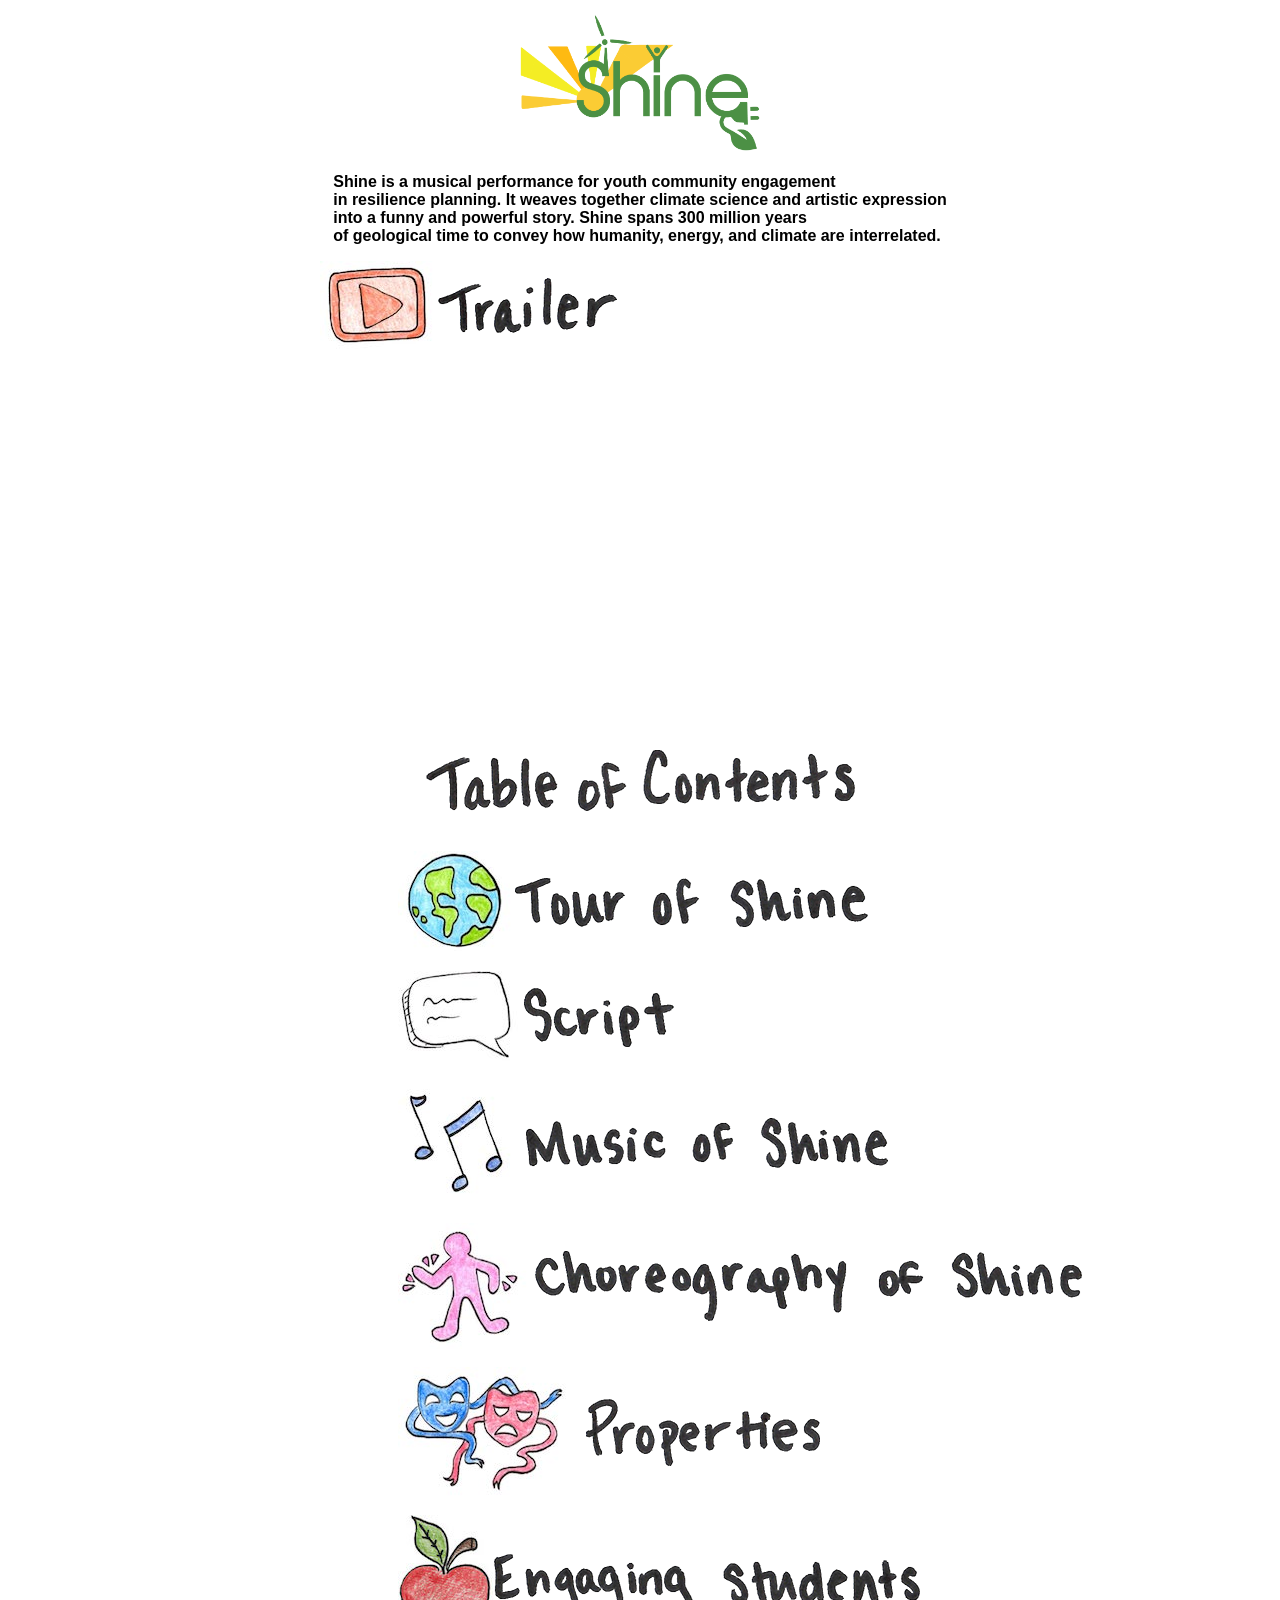
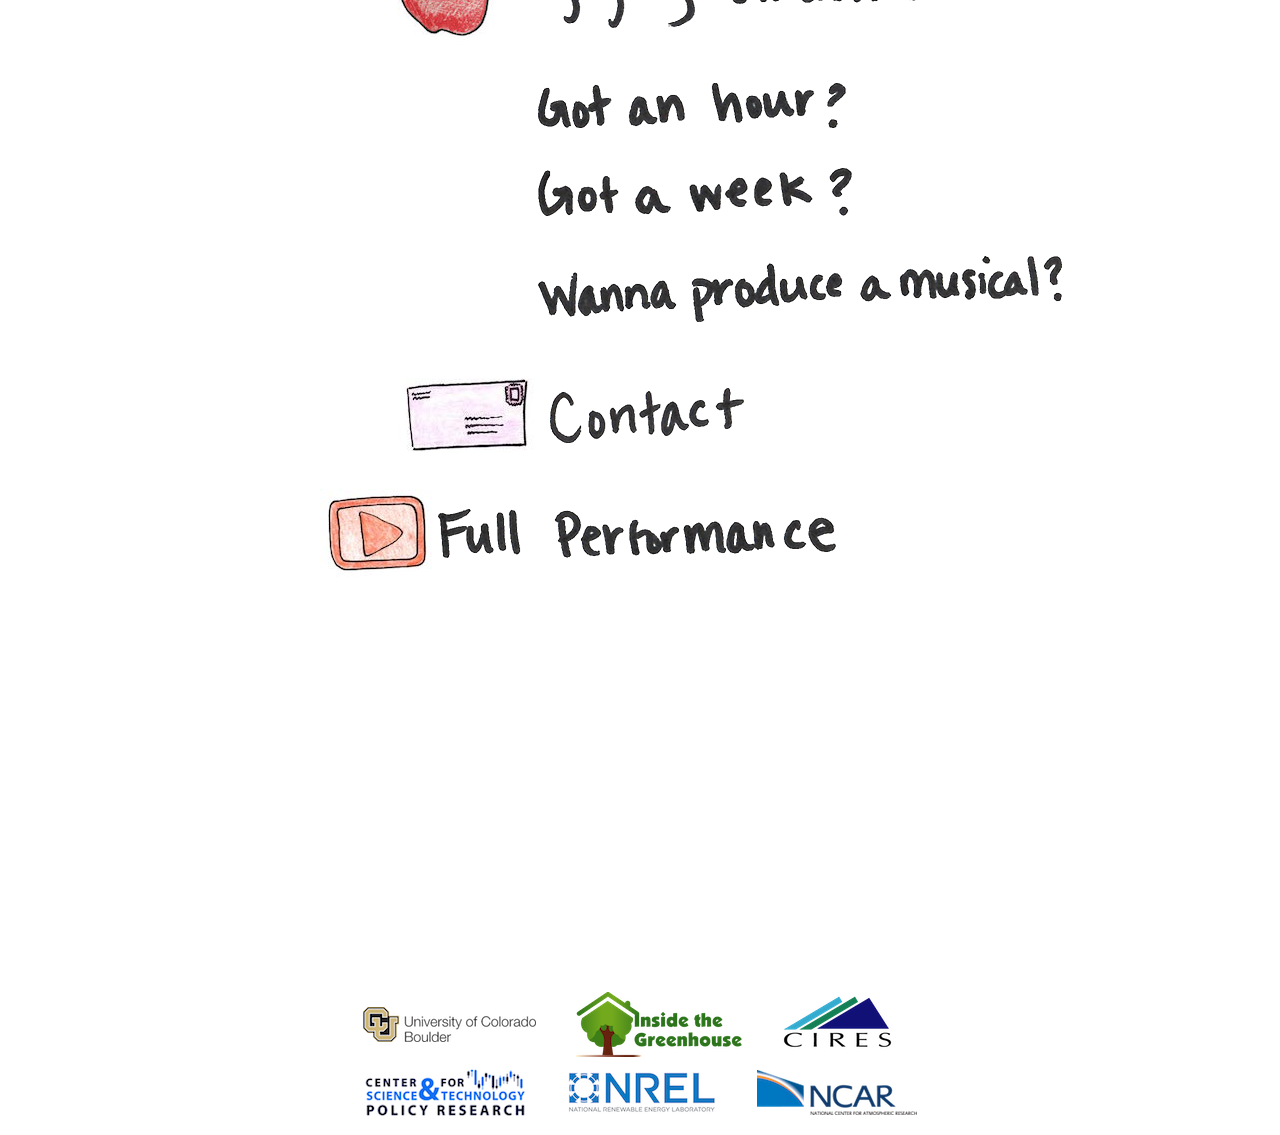
==== index.html @ b5bcf9e3 "Update index.html" ====
<!doctype html>
<html lang = "en">
	<head>
	<meta charset="utf-8">
		<title>
			Shine
		</title>

		<link href = "css/shine.css" rel = "stylesheet">

	</head>
	
	<body>
	<div id = #wrapper>
		<div class = "main_flex_container">

			<img class = "flex_item" src = "assets/shine_logo.png" id = "shine_logo" style = "width: 20%;">

			<!--<img class = "flex_item" src = "assets/shine_blurb.png" id = "blurb">-->
			<p class = "flex_item" style = "font-family: arial; font-weight: bold; font-size: 100%;">Shine is a musical performance for youth community engagement<br>in resilience planning. It weaves together climate science and artistic expression<br>into a funny and powerful story. Shine spans 300 million years<br>of geological time to convey how humanity, energy, and climate are interrelated.</p>

			<div>
			<a href = "https://vimeo.com/217043976" target = "_blank"><span class = "flex_row"><img class = "icons" src = "assets/play_icon.jpg"><img class = "labels" src = "assets/trailer.png"></span></a>
			<iframe src="https://player.vimeo.com/video/217043976" width="640" height="360" frameborder="0" webkitallowfullscreen mozallowfullscreen allowfullscreen></iframe>
			</div>
			<br>
			<br>
			<span><img class = "flex_item" src = "assets/table_of_contents.png" class = "labels"></span>
			<br>
			<br>
				<div class = "table_flex_container">
					<a href = "shine_tour.html" target = "_blank"><span class = "flex_row"><img class = "icons" src = "assets/globe.jpg"><img class = "labels" src = "assets/tour_of_shine.png"></span></a>
					<br>
					<a href = "https://drive.google.com/file/d/0B14SI_-Ys4x8cnJhaml1NVNfYUk/view?usp=sharing" target = "_blank"><span class = "flex_row"><img class = "icons" src = "assets/speech_bubble.jpg"><img class = "labels" src = "assets/script.png"></span></a>
					<br>
					<a href = "shine_music.html"><span class = "flex_row"><img class = "icons" src = "assets/notes.jpg"><img class = "labels" src = "assets/music_of_shine.png"></span></a>
					<br>
					<a href = "shine_choreography.html"><span class = "flex_row"><img class = "icons" src = "assets/dance_guy.jpg"><img class = "labels" src = "assets/choreography_of_shine.png"></span></a>
					<br>
					<!--will add when available-->
					<a href = "#" target = "_blank"><span class = "flex_row"><img class = "icons" src = "assets/drama.jpg"><img class = "labels" src = "assets/properties.png"></span></a>
					<br>
					<span class = "flex_row"><img class = "icons" src = "assets/apple.jpg"><img class = "labels" src = "assets/engaging_students.png"></span>
						<ul class = "flex_list">
							<a href = "https://drive.google.com/file/d/0B14SI_-Ys4x8NUl2b01jMDR3aTA/view?usp=sharing" target = "_blank"><span><li><img src = "assets/hour.png"></li></span></a>
							<br>
							<br>
							<a href = "https://drive.google.com/open?id=0B14SI_-Ys4x8Mk03MWRsM0xmUUk"><span><li><img src = "assets/week.png" target = "_blank"></li></span></a>
							<br>
							<br>
							<a href = "https://drive.google.com/open?id=0B14SI_-Ys4x8c1AyRXpyY3ZmVnM"><span><li><img src = "assets/musical.png" target = "_blank"></li></span></a>
							<br>
							<br>
						</ul>
					<a href="mailto:beth.osnes@colorado.edu?Subject=Shine%20The%20Musical" target="_top"><span class = "flex_row"><img class = "icons" src = "assets/letter.jpg"><img class = "labels" src = "assets/contact.png"></span></a>
				</div>
				<br>
				<br>
				<div>
				<a href = "https://vimeo.com/194833723" target = "_blank"><span class = "flex_row"><img class = "icons" src = "assets/play_icon.jpg"><img class = "labels" src = "assets/full_performance.png"></span></a>
				<iframe class = "flex_item" src="https://player.vimeo.com/video/194833723" width="640" height="360" frameborder="0" webkitallowfullscreen mozallowfullscreen allowfullscreen></iframe>
				</div>
				<footer>
					<span class = "flex_row">
					<a href = "http://www.colorado.edu/" target = "_blank"><img class = "flex_item" id = "footer_item" src = "assets/cu_logo.png"></a>
					<a href = "http://www.insidethegreenhouse.org/" target = "_blank"><img class = "flex_item" id = "footer_item" src = "assets/itg_logo.png"></a>
					<a href = "http://cires.colorado.edu/" target = "_blank"><img class = "flex_item" id = "footer_item" src = "assets/cires_logo.png"></a>
					</span>
					<span class = "flex_row">
					<a href = "http://sciencepolicy.colorado.edu/" target = "_blank"><img class = "flex_item" id = "footer_item" src = "assets/cstpr_logo.png"></a>
					<a href = "http://www.nrel.gov/" target = "_blank"><img class = "flex_item" id = "footer_item" src = "assets/nrel_logo.jpg"></a>
					<a href = "https://ncar.ucar.edu/" target = "_blank"><img class = "flex_item" id = "footer_item" src = "assets/ncar_logo.png"></a>
					</span>
				</footer>

		</div>

	</div>
	</body>
</html>
---- css/shine.css ----
/*#wrapper{
   max-width: 1200px;
   width: 100%;
   margin: auto;
}*/

.main_flex_container{
   display: -webkit-flex;
   display: flex;
   -webkit-flex-direction: column;
   flex-direction: column;
   -webkit-align-items: center;
   align-items: center;
   -webkit-justify-content: center;
   justify-content: center;
}

.table_flex_container{
   /*display: -webkit-flex;
   display: flex;
   -webkit-flex-direction: column;
   flex-direction: column;
   -webkit-align-items: flex-start;
   align-items: flex-start;
   -webkit-justify-content: flex-start;
   justify-content: flex-start;*/
   text-align: left;
   margin-left: 200px;
}

.flex_list{
   /*display: -webkit-flex;
   display: flex;
   -webkit-flex-direction: column;
   flex-direction: column;
   -webkit-align-items: flex-start;
   align-items: flex-start;
   -webkit-justify-content: center;
   justify-content: center;*/
   margin-left: 100px;
   text-align: left;
}

.flex_row{
   display: -webkit-flex;
   display: flex;
   flex: 1 1 auto;
   -webkit-flex-direction: row;
   flex-direction: row;
   -webkit-align-items: center;
   align-items: center;
}

#shine_logo{
   width: 65%;
}

#blurb{
   margin-top: -120px;
   width: 70%;
}

a{
	text-decoration: none;
}

ul{
   list-style: none;
}

footer{
   margin-top: 50px;
}

#footer_item{
   margin-left: 20px;
   margin-right: 20px;
}
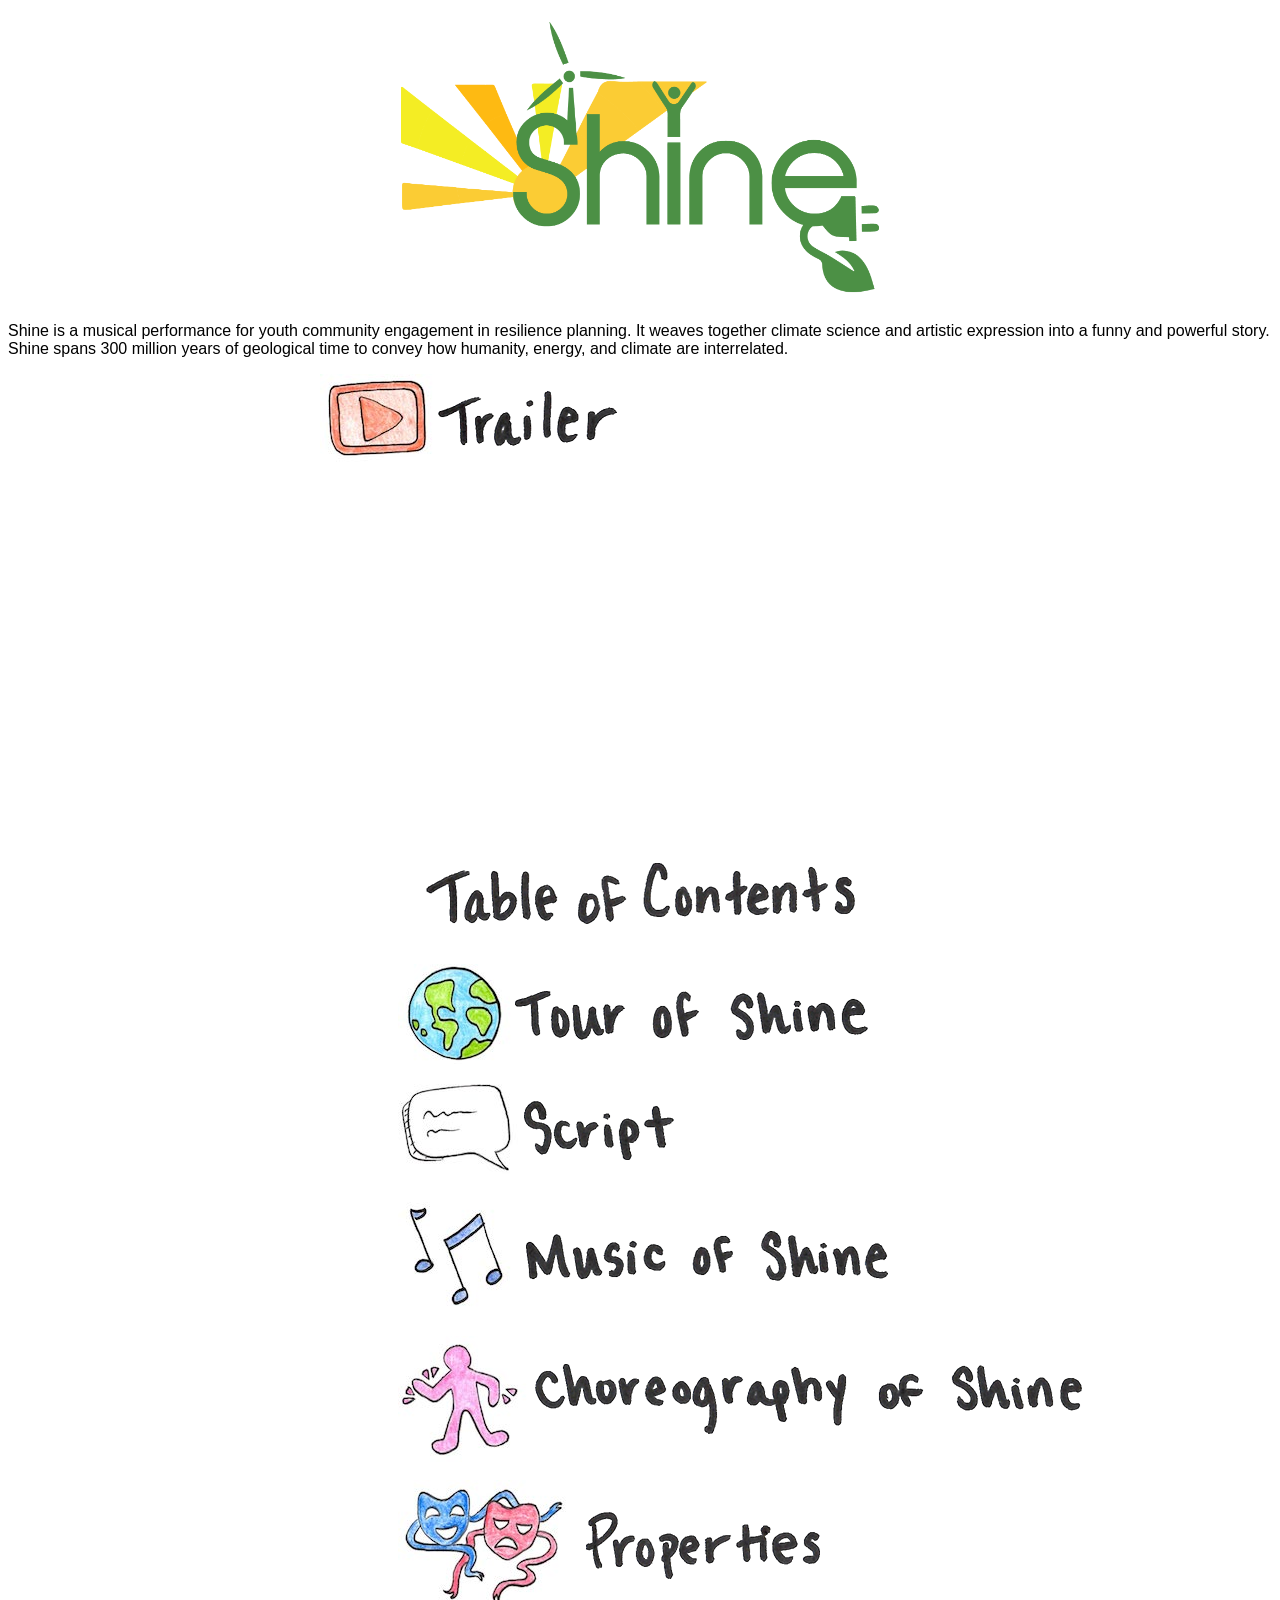
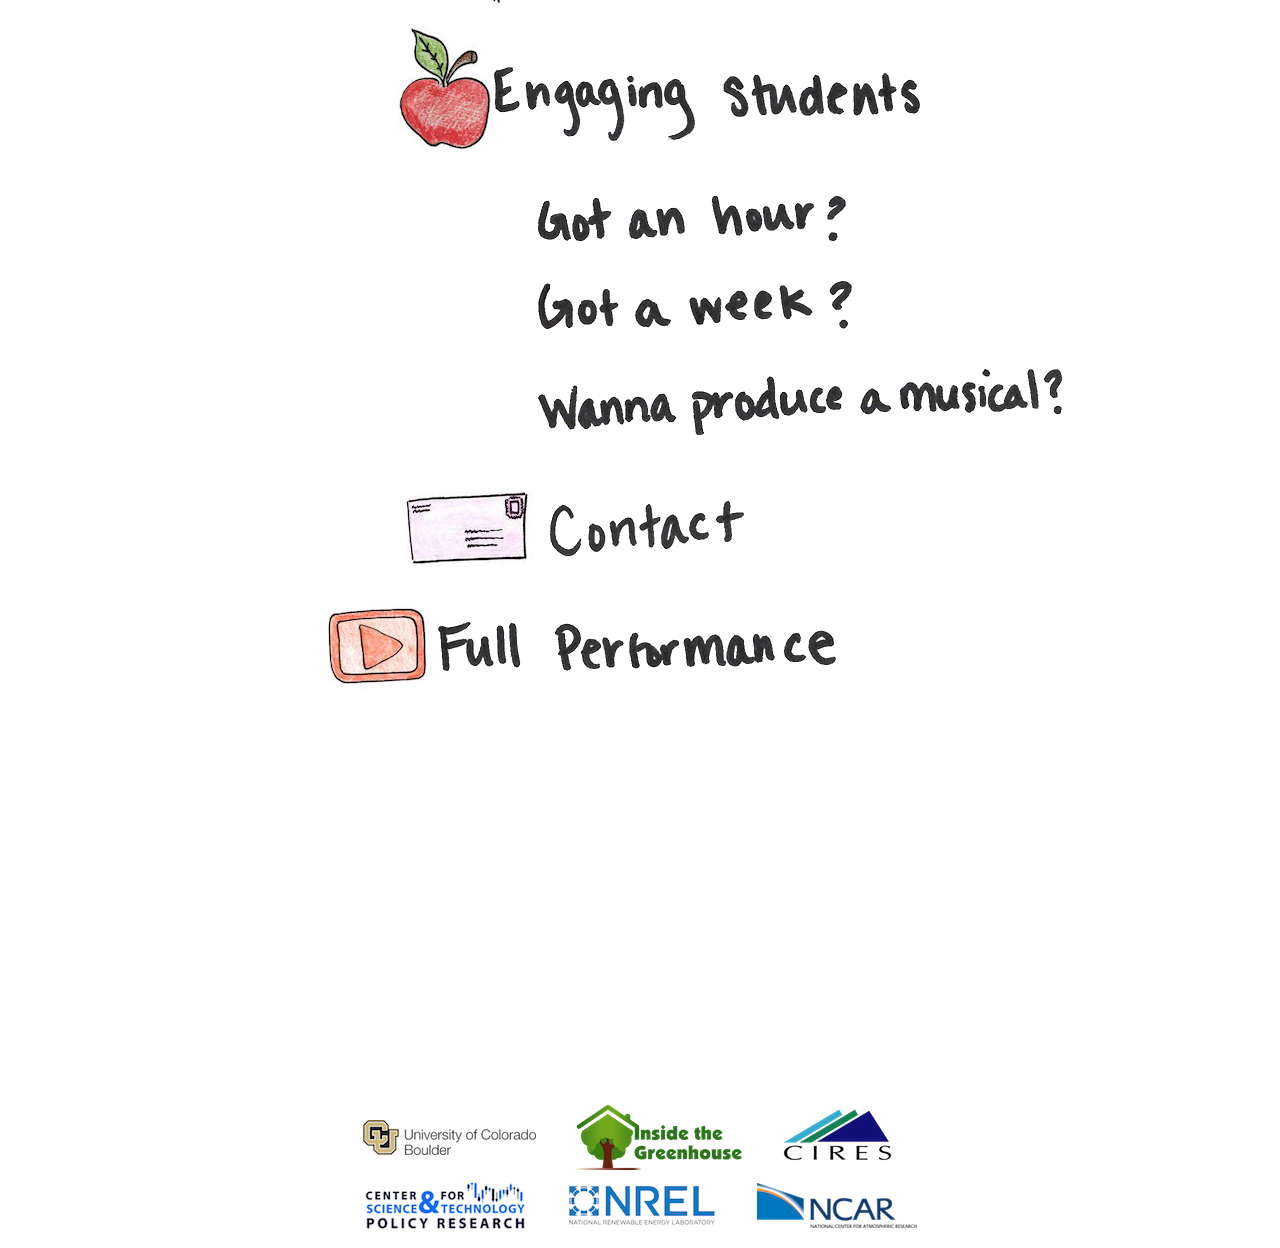
==== commit 0556f329: "Update index.html" ====
--- a/index.html
+++ b/index.html
@@ -14,10 +14,10 @@
 	<div id = #wrapper>
 		<div class = "main_flex_container">
 
-			<img class = "flex_item" src = "assets/shine_logo.png" id = "shine_logo" style = "width: 20%;">
+			<img class = "flex_item" src = "assets/shine_logo.png" id = "shine_logo" style = "width: 40%;">
 
 			<!--<img class = "flex_item" src = "assets/shine_blurb.png" id = "blurb">-->
-			<p class = "flex_item" style = "font-family: arial; font-weight: bold; font-size: 100%;">Shine is a musical performance for youth community engagement<br>in resilience planning. It weaves together climate science and artistic expression<br>into a funny and powerful story. Shine spans 300 million years<br>of geological time to convey how humanity, energy, and climate are interrelated.</p>
+			<p class = "flex_item" style = "font-family: helvetica; font-size: 100%;">Shine is a musical performance for youth community engagement in resilience planning. It weaves together climate science and artistic expression into a funny and powerful story. Shine spans 300 million years of geological time to convey how humanity, energy, and climate are interrelated.</p>
 
 			<div>
 			<a href = "https://vimeo.com/217043976" target = "_blank"><span class = "flex_row"><img class = "icons" src = "assets/play_icon.jpg"><img class = "labels" src = "assets/trailer.png"></span></a>
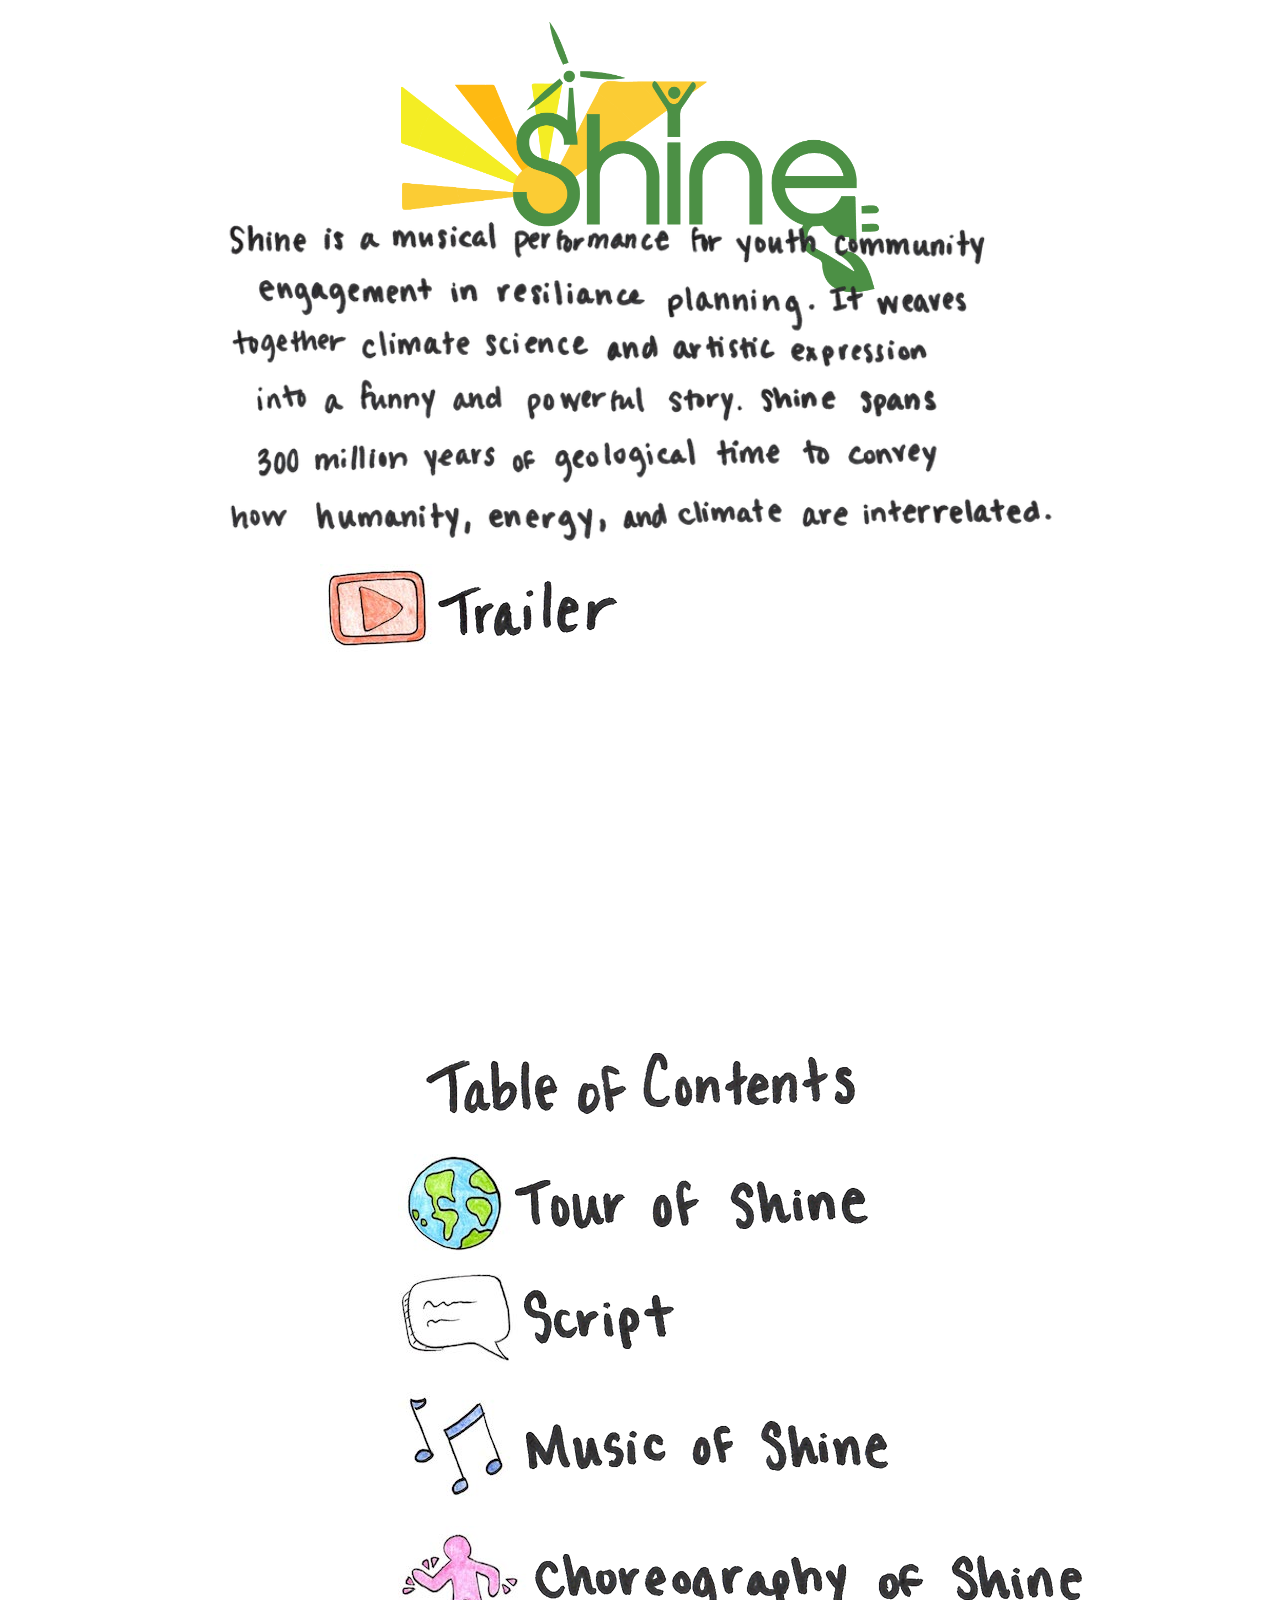
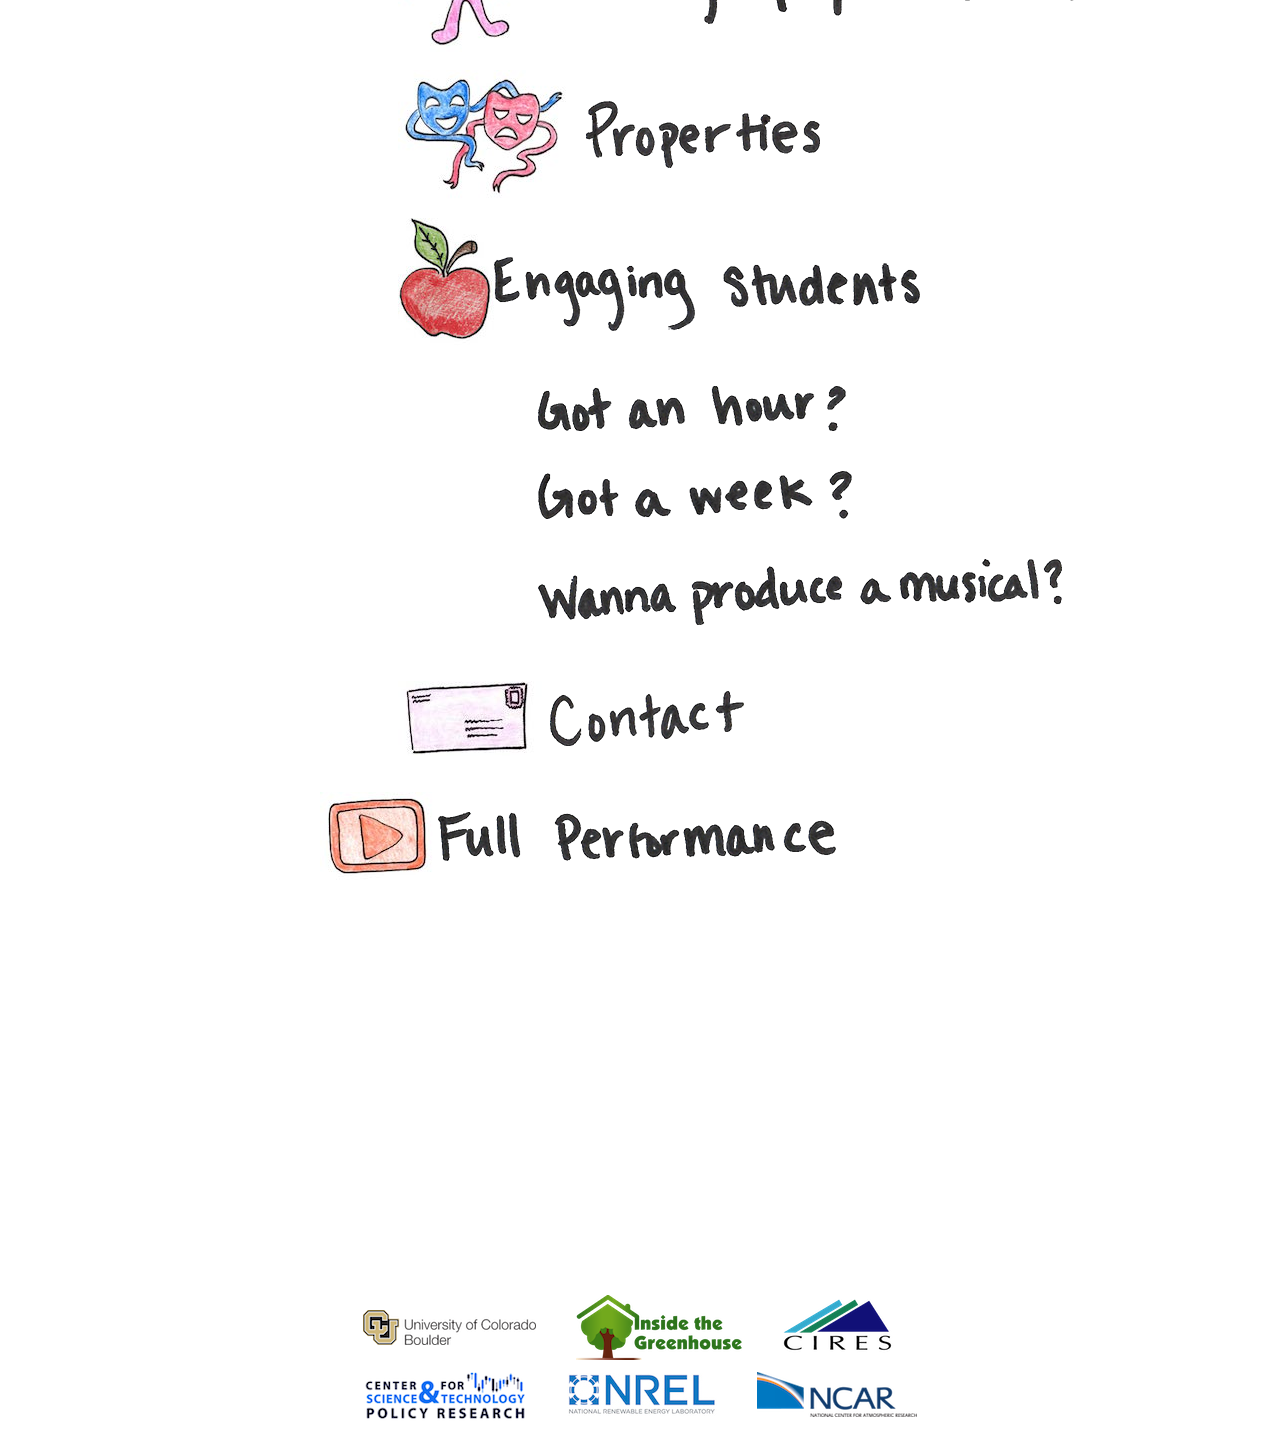
==== commit 17a00741: "Update index.html" ====
--- a/index.html
+++ b/index.html
@@ -16,8 +16,8 @@
 
 			<img class = "flex_item" src = "assets/shine_logo.png" id = "shine_logo" style = "width: 40%;">
 
-			<!--<img class = "flex_item" src = "assets/shine_blurb.png" id = "blurb">-->
-			<p class = "flex_item" style = "font-family: helvetica; font-size: 100%;">Shine is a musical performance for youth community engagement in resilience planning. It weaves together climate science and artistic expression into a funny and powerful story. Shine spans 300 million years of geological time to convey how humanity, energy, and climate are interrelated.</p>
+			<img class = "flex_item" src = "assets/shine_blurb.png" id = "blurb">
+			<!--<p class = "flex_item" style = "font-family: helvetica; font-size: 100%;">Shine is a musical performance for youth community engagement in resilience planning. It weaves together climate science and artistic expression into a funny and powerful story. Shine spans 300 million years of geological time to convey how humanity, energy, and climate are interrelated.</p>-->
 
 			<div>
 			<a href = "https://vimeo.com/217043976" target = "_blank"><span class = "flex_row"><img class = "icons" src = "assets/play_icon.jpg"><img class = "labels" src = "assets/trailer.png"></span></a>
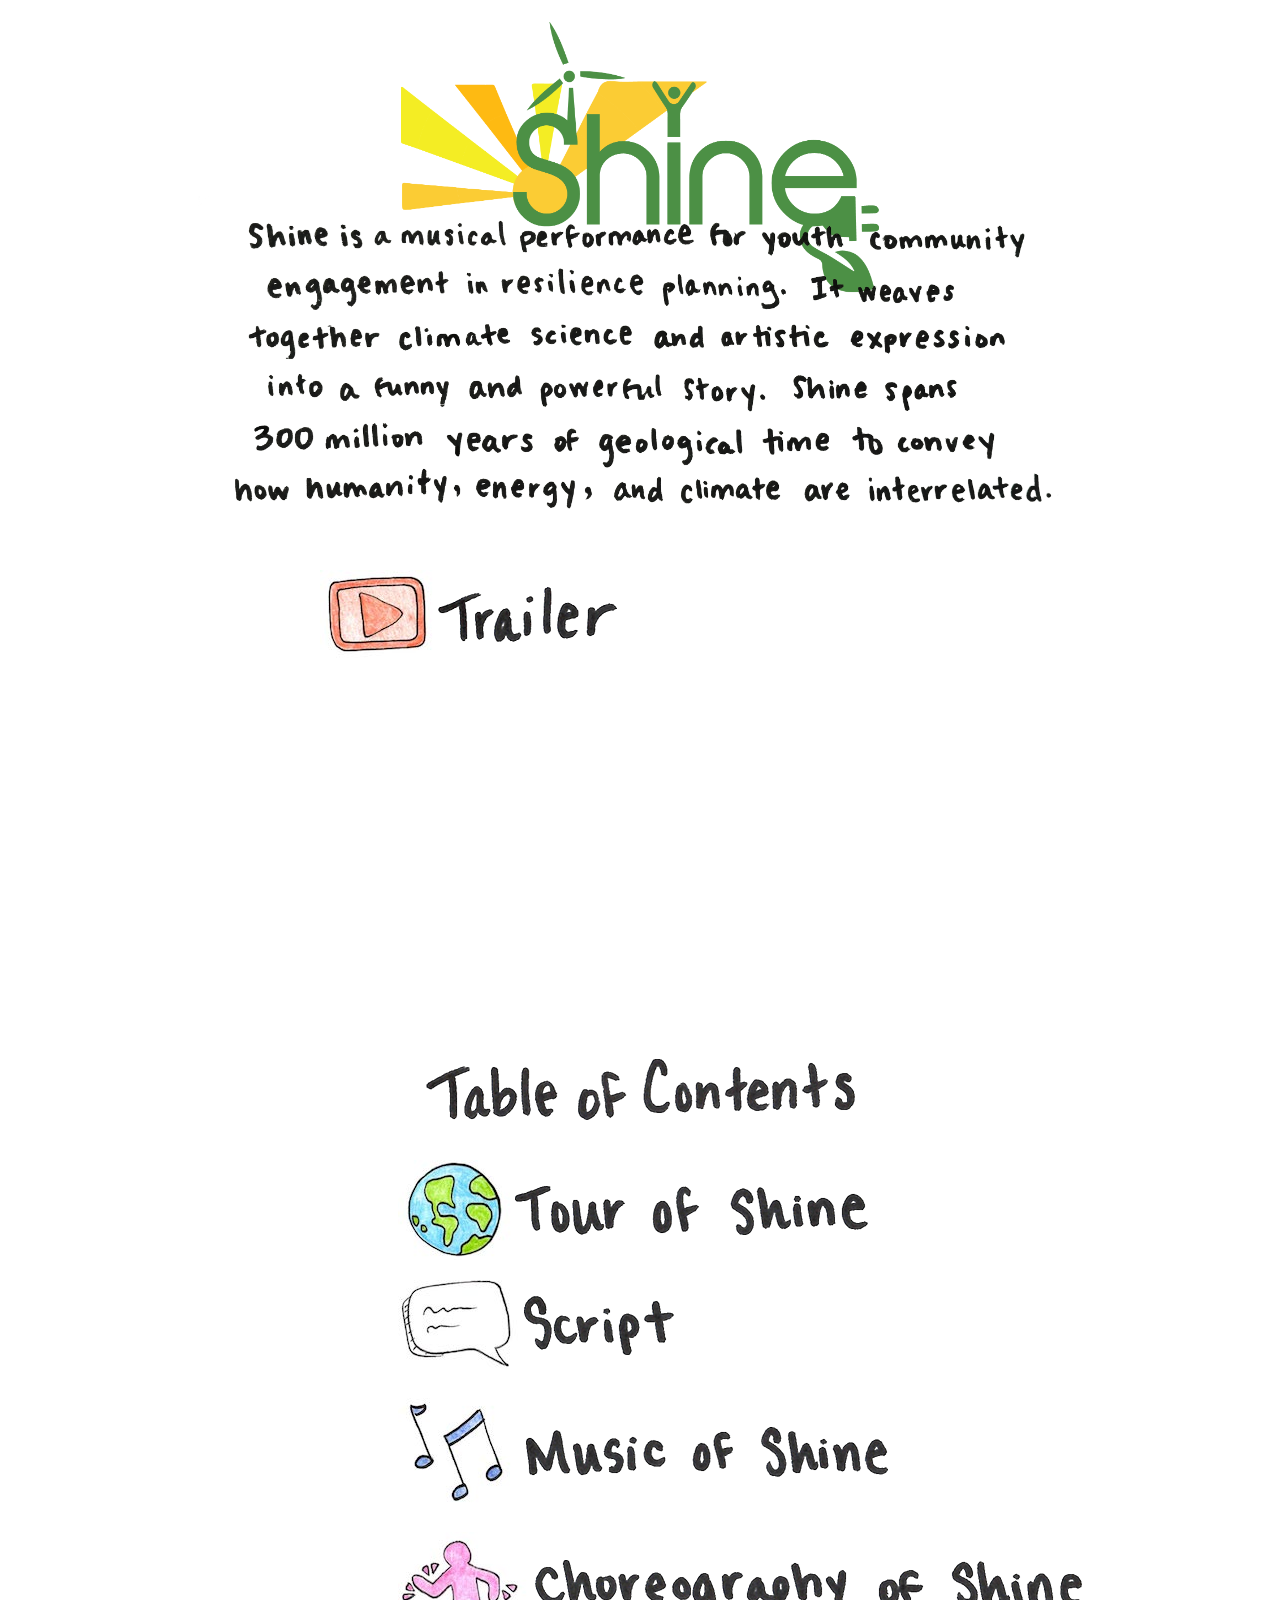
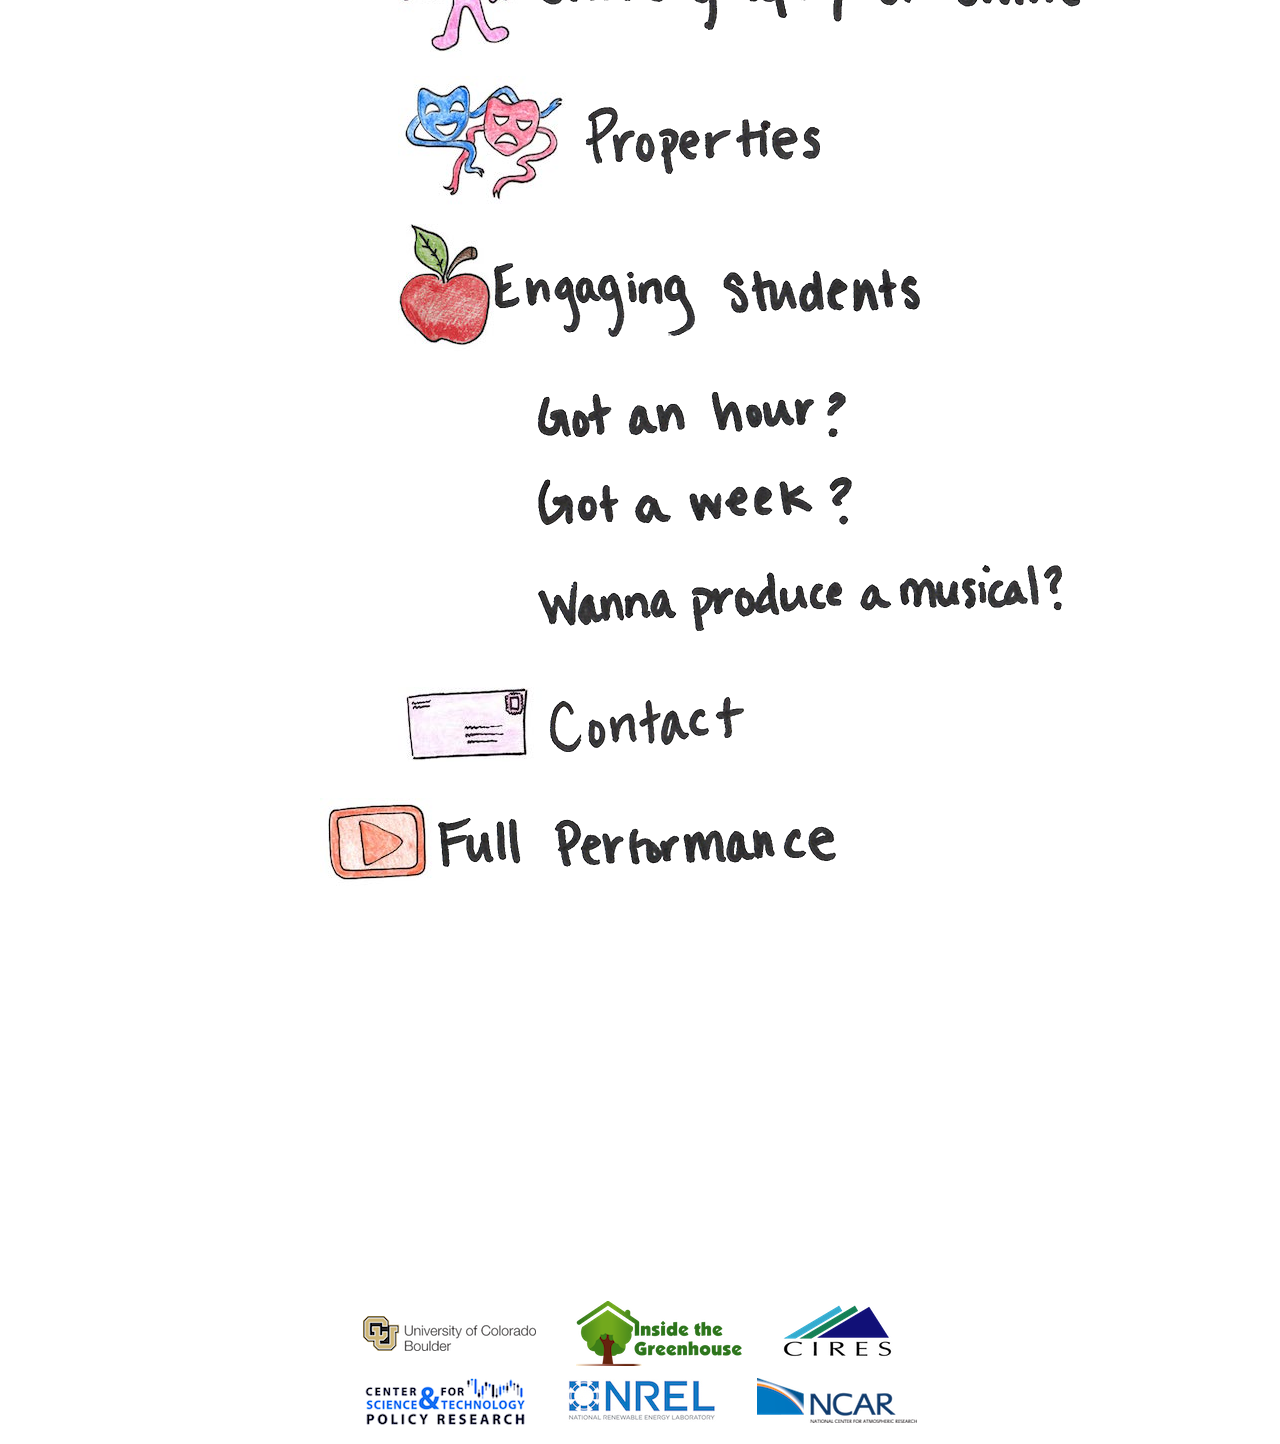
==== commit d1d90e37: "Update index.html" ====
--- a/index.html
+++ b/index.html
@@ -31,7 +31,7 @@
 				<div class = "table_flex_container">
 					<a href = "shine_tour.html" target = "_blank"><span class = "flex_row"><img class = "icons" src = "assets/globe.jpg"><img class = "labels" src = "assets/tour_of_shine.png"></span></a>
 					<br>
-					<a href = "https://drive.google.com/file/d/0B14SI_-Ys4x8cnJhaml1NVNfYUk/view?usp=sharing" target = "_blank"><span class = "flex_row"><img class = "icons" src = "assets/speech_bubble.jpg"><img class = "labels" src = "assets/script.png"></span></a>
+					<a href = "https://drive.google.com/file/d/1TXX4C_ZruhuWERZ0heG1X1hPesuLTdmy/view?usp=sharing" target = "_blank"><span class = "flex_row"><img class = "icons" src = "assets/speech_bubble.jpg"><img class = "labels" src = "assets/script.png"></span></a>
 					<br>
 					<a href = "shine_music.html"><span class = "flex_row"><img class = "icons" src = "assets/notes.jpg"><img class = "labels" src = "assets/music_of_shine.png"></span></a>
 					<br>
